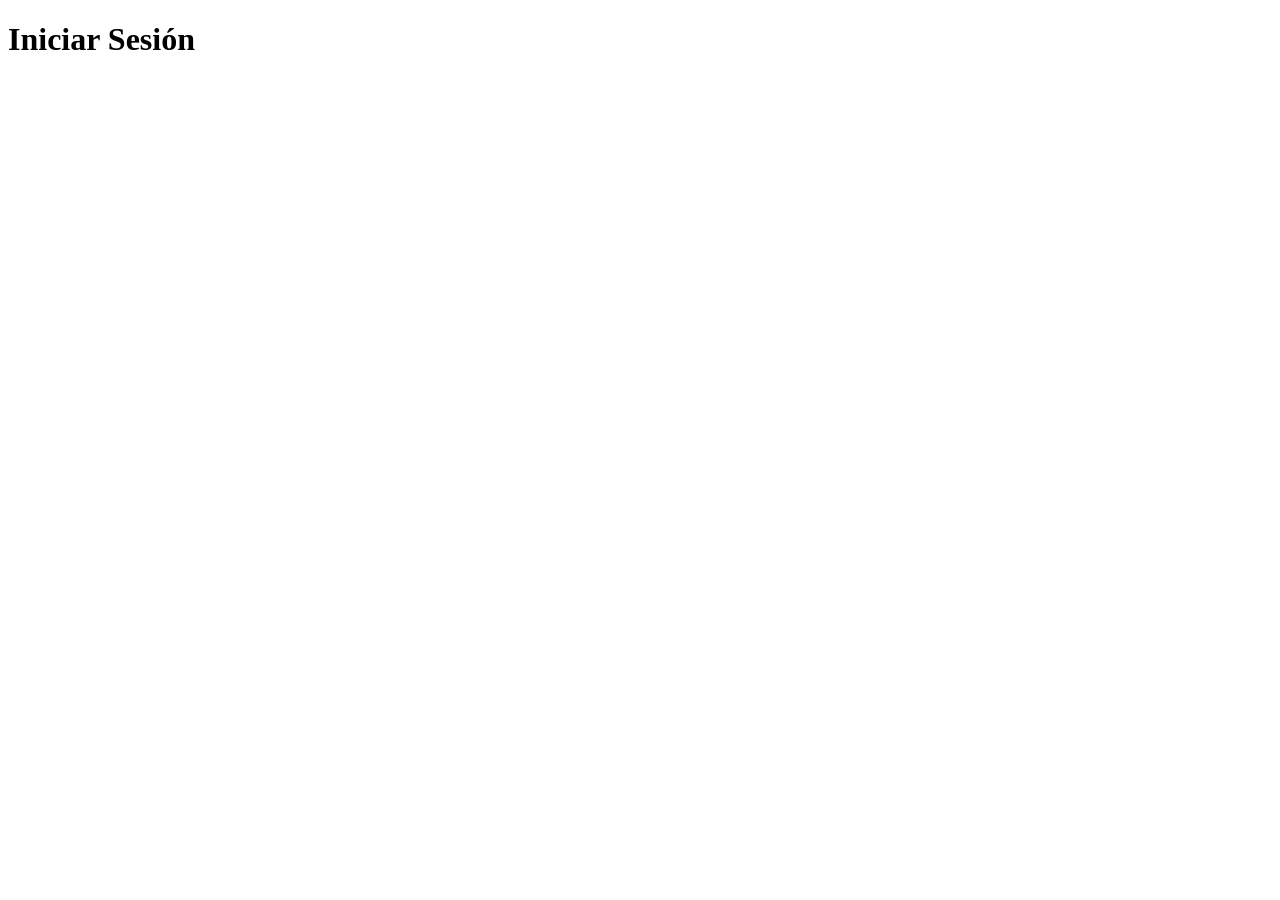
==== index.html @ f5fab6e5 "se agregaron todos los apartados de la pagina" ====
<!DOCTYPE html>
<html lang="en">
<head>
    <meta charset="UTF-8">
    <meta name="viewport" content="width=device-width, initial-scale=1.0">
    <link rel="stylesheet" href="css/estilos.css">
    <title>Document</title>
</head>
<body>
    <h1>Iniciar Sesión</h1>
</body>
</html>
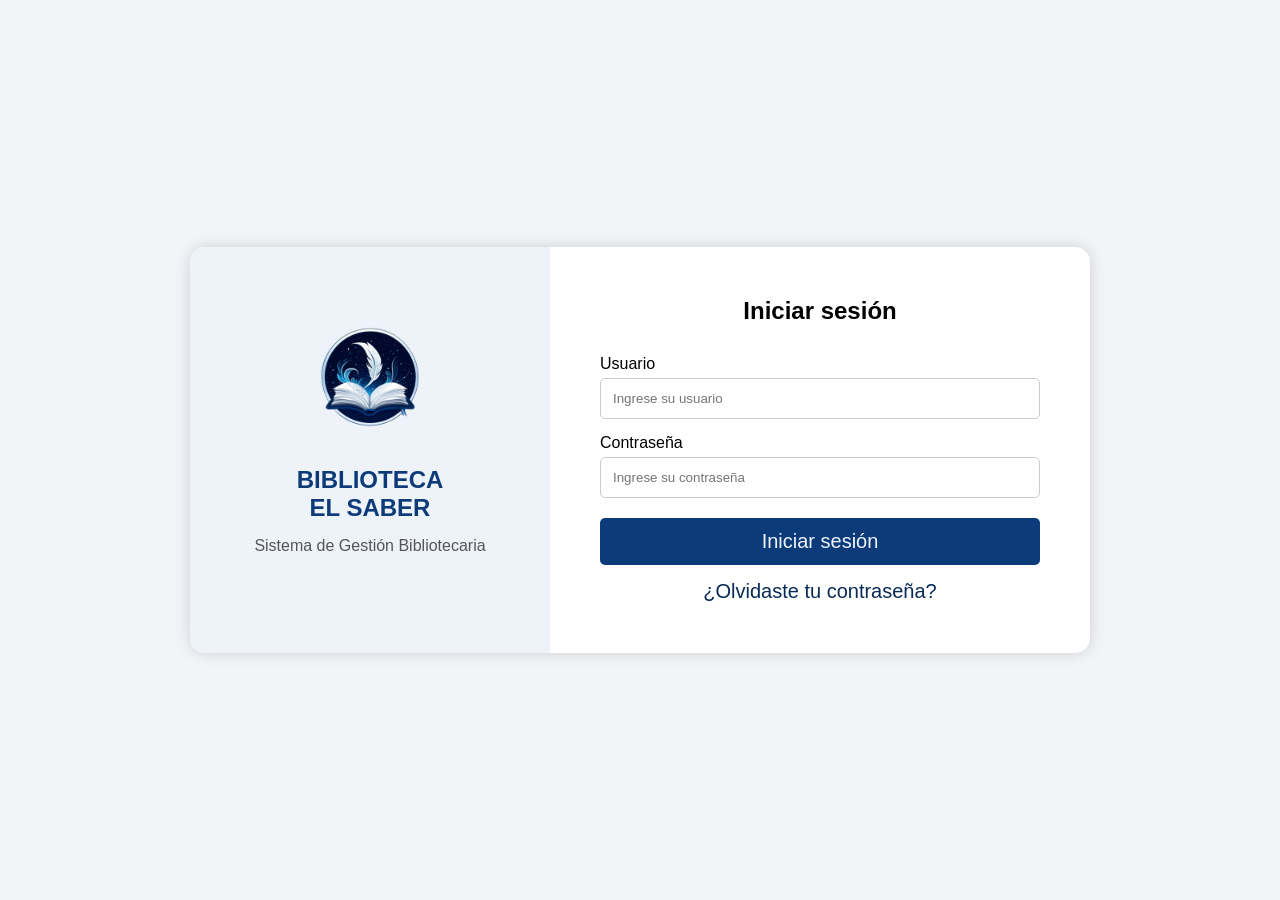
==== commit 4239c3e7: "se finalizo los 3 apartados sesion inicio y recuperar se adapto para celular y tablet" ====
--- a/index.html
+++ b/index.html
@@ -1,12 +1,40 @@
 <!DOCTYPE html>
-<html lang="en">
+<html lang="es">
 <head>
     <meta charset="UTF-8">
     <meta name="viewport" content="width=device-width, initial-scale=1.0">
+    <title>Inicio de Sesión</title>
     <link rel="stylesheet" href="css/estilos.css">
-    <title>Document</title>
 </head>
 <body>
-    <h1>Iniciar Sesión</h1>
+
+<div class="contenedor">
+
+    <div class="logo">
+        <h1><img src="img/biblio-removebg-preview.png" alt=""></h1>
+        <h2>BIBLIOTECA<br>EL SABER</h2>
+        <p>Sistema de Gestión Bibliotecaria</p>
+    </div>
+
+    <div class="login">
+
+        <h2>Iniciar sesión</h2>
+
+        <form>
+            <label>Usuario</label>
+            <input type="text" placeholder="Ingrese su usuario">
+
+            <label>Contraseña</label>
+            <input type="password" placeholder="Ingrese su contraseña">
+
+            <button type="submit"><a href="inicio.html">Iniciar sesión</button></a>
+        </form>
+
+        <a href="recuperarcontraseña.html" class="contraseña">¿Olvidaste tu contraseña?</a>
+
+    </div>
+
+</div>
+
 </body>
 </html>
--- a/css/estilos.css
+++ b/css/estilos.css
@@ -0,0 +1,201 @@
+*{
+    margin: 0;
+    padding: 0;
+    box-sizing: border-box;
+}
+
+body{
+    font-family: Arial, sans-serif;
+    background: #f2f4f8;
+    display: flex;
+    justify-content: center;
+    align-items: center;
+    height: 100vh;
+}
+
+.contenedor{
+    width: 900px;
+    background: white;
+    border-radius: 15px;
+    box-shadow: 0 0 15px rgba(0,0,0,0.15);
+    display: flex;
+    overflow: hidden;
+}
+
+.logo{
+    width: 40%;
+    background: #eef3fa;
+    text-align: center;
+    padding: 80px 20px;
+}
+
+.logo h1{
+    font-size: 80px;
+    margin-bottom: 20px;
+}
+
+.logo h2{
+    color: #0d3b7a;
+    margin-bottom: 15px;
+}
+
+.logo p{
+    color: #555;
+}
+
+.login{
+    width: 60%;
+    padding: 50px;
+}
+
+.login h2{
+    text-align: center;
+    margin-bottom: 30px;
+}
+
+.login label{
+    display: block;
+    margin-top: 15px;
+    margin-bottom: 5px;
+}
+
+.login input{
+    width: 100%;
+    padding: 12px;
+    border: 1px solid #ccc;
+    border-radius: 5px;
+}
+
+.login button{
+    width: 100%;
+    padding: 12px;
+    margin-top: 20px;
+    background: #0d3b7a;
+    color: white;
+    border: none;
+    border-radius: 5px;
+    cursor: pointer;
+}
+
+.login button:hover{
+    background: #082a57;
+}
+
+.login a{
+    font-size: 20px;
+    color: #eff5fe;
+    text-decoration: none;
+}
+
+.login .contraseña{
+    display: block;
+    text-align: center;
+    margin-top: 15px;
+    text-decoration: none;
+    color: #082a57;
+
+}
+
+h1 img{
+    width: 100px;
+    height: 100px;
+}
+
+/* parea ipad */
+@media (max-width: 1024px){
+
+    .contenedor{
+        width: 90%;
+    }
+
+    .logo{
+        padding: 50px 15px;
+    }
+
+    .logo h1{
+        font-size: 60px;
+    }
+
+    .login{
+        padding: 35px;
+    }
+}
+
+/* para celular */
+@media (max-width: 768px){
+
+    body{
+        height: auto;
+        padding: 20px 0;
+    }
+
+    .contenedor{
+        width: 95%;
+        flex-direction: column;
+    }
+
+    .logo{
+        width: 100%;
+        padding: 40px 20px;
+    }
+
+    .logo h1{
+        font-size: 50px;
+    }
+
+    .logo h2{
+        font-size: 28px;
+    }
+
+    .logo p{
+        font-size: 16px;
+    }
+
+    .login{
+        width: 100%;
+        padding: 30px 20px;
+    }
+
+    .login h2{
+        font-size: 26px;
+    }
+
+    .login input,
+    .login button{
+        font-size: 16px;
+    }
+
+    .login a{
+        font-size: 16px;
+    }
+
+    h1 img{
+        width: 80px;
+        height: 80px;
+    }
+}
+ 
+/* para celular */
+@media (max-width: 480px){
+
+    .logo h1{
+        font-size: 40px;
+    }
+
+    .logo h2{
+        font-size: 22px;
+    }
+
+    .login h2{
+        font-size: 22px;
+    }
+
+    .login{
+        padding: 20px 15px;
+    }
+
+    h1 img{
+        width: 70px;
+        height: 70px;
+    }
+}
